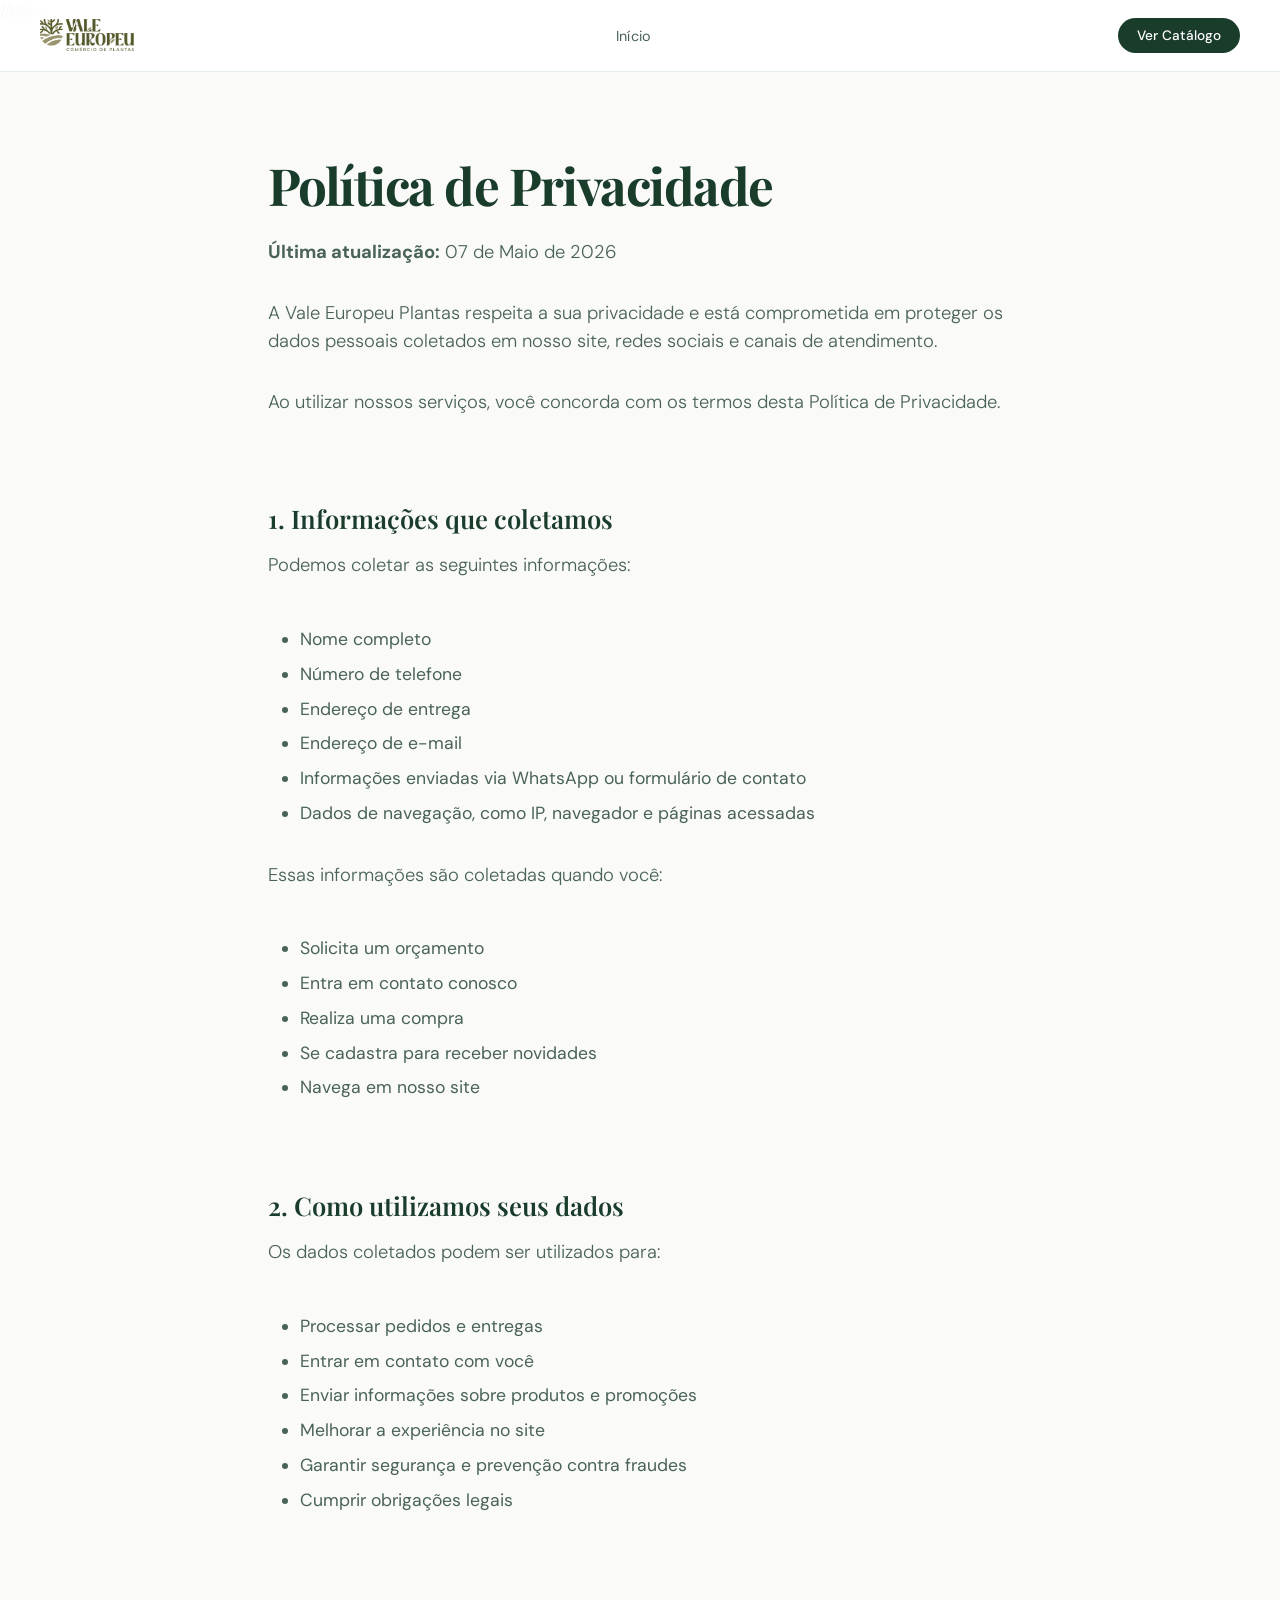
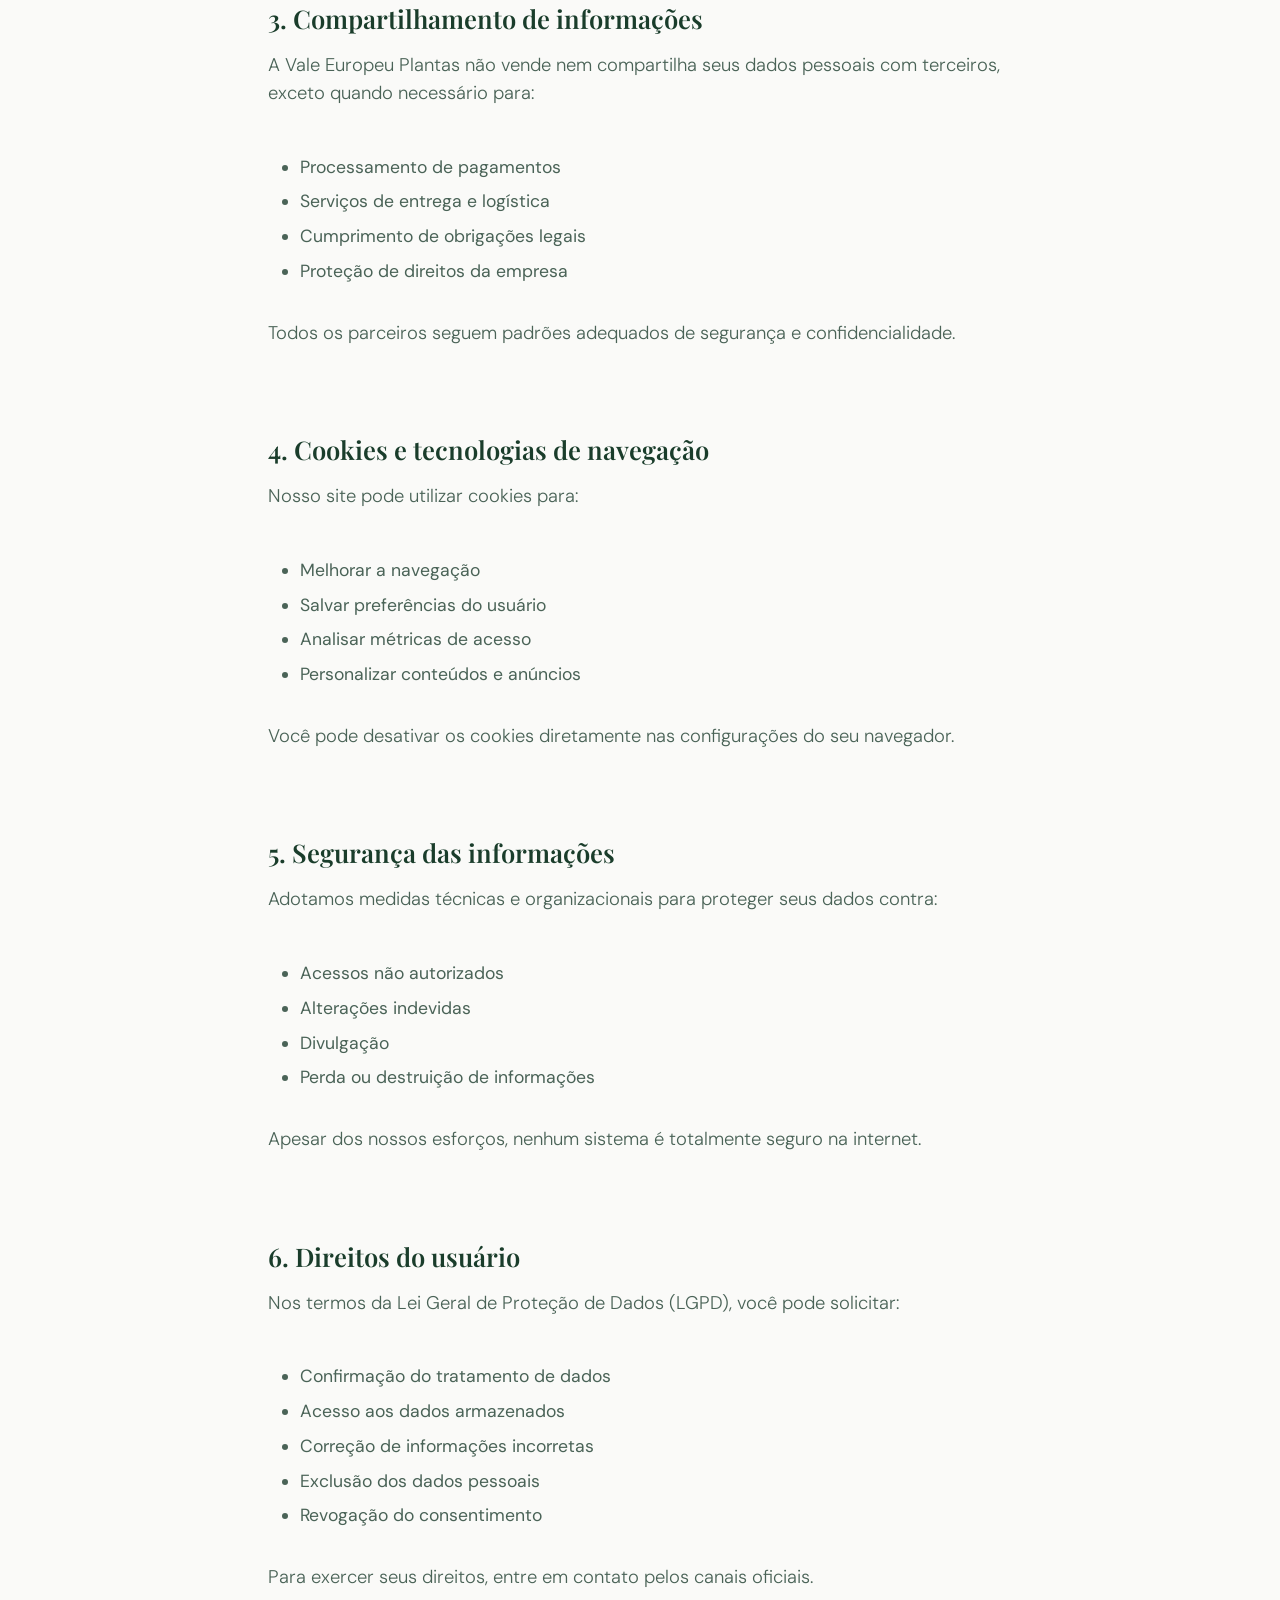
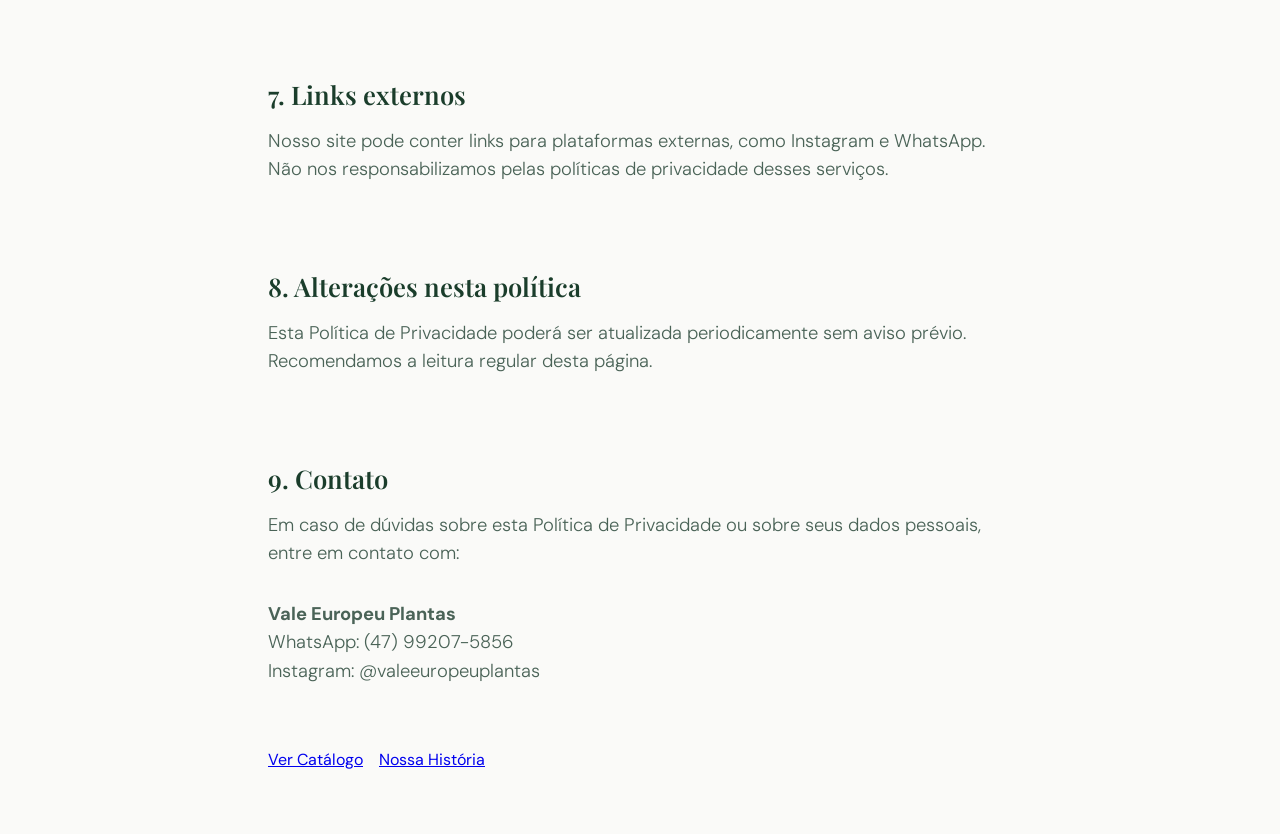
==== politica-privacidade.html @ c48f337c "Ajustes na Apresentação do site e Politicas de Privacidade" ====
<!DOCTYPE html>
<html lang="pt-BR">
<head>
<meta charset="UTF-8">
<meta name="viewport" content="width=device-width, initial-scale=1.0">
<title>Flora Verde - Plantas Ornamentais</title>
<link href="https://fonts.googleapis.com/css2?family=Playfair+Display:ital,wght@0,400;0,600;1,400&family=DM+Sans:wght@300;400;500&display=swap" rel="stylesheet">
<style>
*, *::before, *::after { margin: 0; padding: 0; box-sizing: border-box; }

:root {
  --green-dark: #1a3d2b;
  --green-mid: #2d6a4f;
  --green-light: #52b788;
  --green-pale: #b7e4c7;
  --green-mist: #f0f7f2;
  --white: #ffffff;
  --off-white: #fafaf8;
  --text-dark: #1a2e22;
  --text-mid: #4a6357;
  --text-light: #8aaa96;
  --border: rgba(45, 106, 79, 0.12);
}

html { scroll-behavior: smooth; }
body { font-family: 'DM Sans', sans-serif; background: var(--white); color: var(--text-dark); overflow-x: hidden; }

/* =====================
   NAV
===================== */
nav {
  position: fixed; top: 0; left: 0; right: 0; z-index: 100;
  display: flex;
  align-items: center;
  justify-content: space-between;
  padding: 18px 40px;
  background: rgba(255,255,255,0.95);
  backdrop-filter: blur(12px);
  border-bottom: 1px solid var(--border);
}
.logo { display: flex; align-items: center; }
.logo img { height: 32px; width: auto; display: block; }
.logo span { color: var(--green-light); font-style: italic; }

.nav-links { display: flex; gap: 40px; list-style: none; margin-left: 40px; }
.nav-links a {
  text-decoration: none; font-size: 0.9rem; font-weight: 400;
  color: var(--text-mid); letter-spacing: 0.02em; transition: color 0.2s;
}
.nav-links a:hover { color: var(--green-dark); }

.nav-cta {
  margin-left: 24px;
  background: var(--green-dark); color: var(--white);
  padding: 0.55rem 1.2rem; border-radius: 50px; font-size: 0.85rem; font-weight: 500;
  text-decoration: none; transition: background 0.2s, transform 0.15s;
  white-space: nowrap;
}
.nav-cta:hover { background: var(--green-mid); transform: translateY(-1px); }

/* =====================
   HERO
===================== */

.hero {
  min-height: auto;
  display: block;
  padding-top: 72px;
  background: var(--off-white);
  position: relative;
  overflow: hidden;
}
.hero-left {
  display: flex; flex-direction: column; justify-content: center;
  padding: 4rem 8rem;
  max-width: 1000px;
  margin: 0 auto;
}

.hero-tag {
  display: inline-flex; align-items: center; gap: 0.5rem;
  font-size: 0.78rem; font-weight: 500; letter-spacing: 0.1em; text-transform: uppercase;
  color: var(--green-light); margin-bottom: 1.5rem;
}
.hero-tag::before { content: ''; width: 24px; height: 1px; background: var(--green-light); }
.hero h1 {
  font-family: 'Playfair Display', serif;
  font-size: clamp(2.4rem, 4vw, 4rem);
  line-height: 1.12; letter-spacing: -0.03em;
  color: var(--green-dark); margin-bottom: 1.5rem;
}
.hero h1 em { font-style: italic; color: var(--green-mid); }
.hero p {
  font-size: 1.15rem; color: var(--text-mid); line-height: 1.55;
  max-width: 100%; margin-bottom: 2rem; font-weight: 300;
}
.hero h2 {
  font-family: 'Playfair Display', serif;
  font-size: 1.6rem; color: var(--green-dark);
  margin: 2rem 0 1rem 0; font-weight: 600;
}
.hero ul {
  margin: 1rem 0 1.5rem 2rem;
  font-size: 1.1rem;
}
.hero li {
  margin-bottom: 0.8rem; color: var(--text-mid);
}
.hero-actions { display: flex; gap: 1rem; align-items: center; flex-wrap: wrap; }


</style>
</head>
<body>

<nav>
  <div class="logo">
    <img src="Imagens/HORIZONTAL SECUNDARIA.png" alt="Vale Europeu">
  </div>
  <ul class="nav-links">
    <li><a href="index.html">Início</a></li>
  </ul>
  <a href="https://www.instagram.com/valeeuropeuplantas/" class="nav-cta">Ver Catálogo</a>
</nav>

//hero

<section class="hero" id="hero">
  <div class="hero-left">
<h1>Política de Privacidade</h1>
<p><strong>Última atualização:</strong> 07 de Maio de 2026</p>
<p>
A Vale Europeu Plantas respeita a sua privacidade e está comprometida em proteger
os dados pessoais coletados em nosso site, redes sociais e canais de atendimento.
</p>
<p>
Ao utilizar nossos serviços, você concorda com os termos desta Política de Privacidade.
</p>
<br>
<h2>1. Informações que coletamos</h2>
<p>Podemos coletar as seguintes informações:</p>
<ul>
  <li>Nome completo</li>
  <li>Número de telefone</li>
  <li>Endereço de entrega</li>
  <li>Endereço de e-mail</li>
  <li>Informações enviadas via WhatsApp ou formulário de contato</li>
  <li>Dados de navegação, como IP, navegador e páginas acessadas</li>
</ul>
<p>Essas informações são coletadas quando você:</p>
<ul>
  <li>Solicita um orçamento</li>
  <li>Entra em contato conosco</li>
  <li>Realiza uma compra</li>
  <li>Se cadastra para receber novidades</li>
  <li>Navega em nosso site</li>
</ul>
<br>
<h2>2. Como utilizamos seus dados</h2>
<p>Os dados coletados podem ser utilizados para:</p>
<ul>
  <li>Processar pedidos e entregas</li>
  <li>Entrar em contato com você</li>
  <li>Enviar informações sobre produtos e promoções</li>
  <li>Melhorar a experiência no site</li>
  <li>Garantir segurança e prevenção contra fraudes</li>
  <li>Cumprir obrigações legais</li>
</ul>
<br>
<h2>3. Compartilhamento de informações</h2>
<p>
A Vale Europeu Plantas não vende nem compartilha seus dados pessoais com terceiros,
exceto quando necessário para:
</p>
<ul>
  <li>Processamento de pagamentos</li>
  <li>Serviços de entrega e logística</li>
  <li>Cumprimento de obrigações legais</li>
  <li>Proteção de direitos da empresa</li>
</ul>
<p>
Todos os parceiros seguem padrões adequados de segurança e confidencialidade.
</p>
<br>
<h2>4. Cookies e tecnologias de navegação</h2>
<p>Nosso site pode utilizar cookies para:</p>
<ul>
  <li>Melhorar a navegação</li>
  <li>Salvar preferências do usuário</li>
  <li>Analisar métricas de acesso</li>
  <li>Personalizar conteúdos e anúncios</li>
</ul>
<p>
Você pode desativar os cookies diretamente nas configurações do seu navegador.
</p>
<br>
<h2>5. Segurança das informações</h2>
<p>
Adotamos medidas técnicas e organizacionais para proteger seus dados contra:
</p>
<ul>
  <li>Acessos não autorizados</li>
  <li>Alterações indevidas</li>
  <li>Divulgação</li>
  <li>Perda ou destruição de informações</li>
</ul>
<p>
Apesar dos nossos esforços, nenhum sistema é totalmente seguro na internet.
</p>
<br>
<h2>6. Direitos do usuário</h2>
<p>
Nos termos da Lei Geral de Proteção de Dados (LGPD), você pode solicitar:
</p>
<ul>
  <li>Confirmação do tratamento de dados</li>
  <li>Acesso aos dados armazenados</li>
  <li>Correção de informações incorretas</li>
  <li>Exclusão dos dados pessoais</li>
  <li>Revogação do consentimento</li>
</ul>
<p>
Para exercer seus direitos, entre em contato pelos canais oficiais.
</p>
<br>
<h2>7. Links externos</h2>
<p>
Nosso site pode conter links para plataformas externas, como Instagram e WhatsApp.
Não nos responsabilizamos pelas políticas de privacidade desses serviços.
</p>
<br>
<h2>8. Alterações nesta política</h2>
<p>
Esta Política de Privacidade poderá ser atualizada periodicamente sem aviso prévio.
Recomendamos a leitura regular desta página.
</p>
<br>
<h2>9. Contato</h2>
<p>
Em caso de dúvidas sobre esta Política de Privacidade ou sobre seus dados pessoais,
entre em contato com:
</p>
<p>
<strong>Vale Europeu Plantas</strong><br>
WhatsApp: (47) 99207-5856<br>
Instagram: @valeeuropeuplantas
</p></p>
    <div class="hero-actions">
      <a href="#catalogue" class="btn-primary">Ver Catálogo</a>
      <a href="#about" class="btn-secondary">Nossa História</a>
    </div>
  </div>
  <div class="hero-right">
  </div>
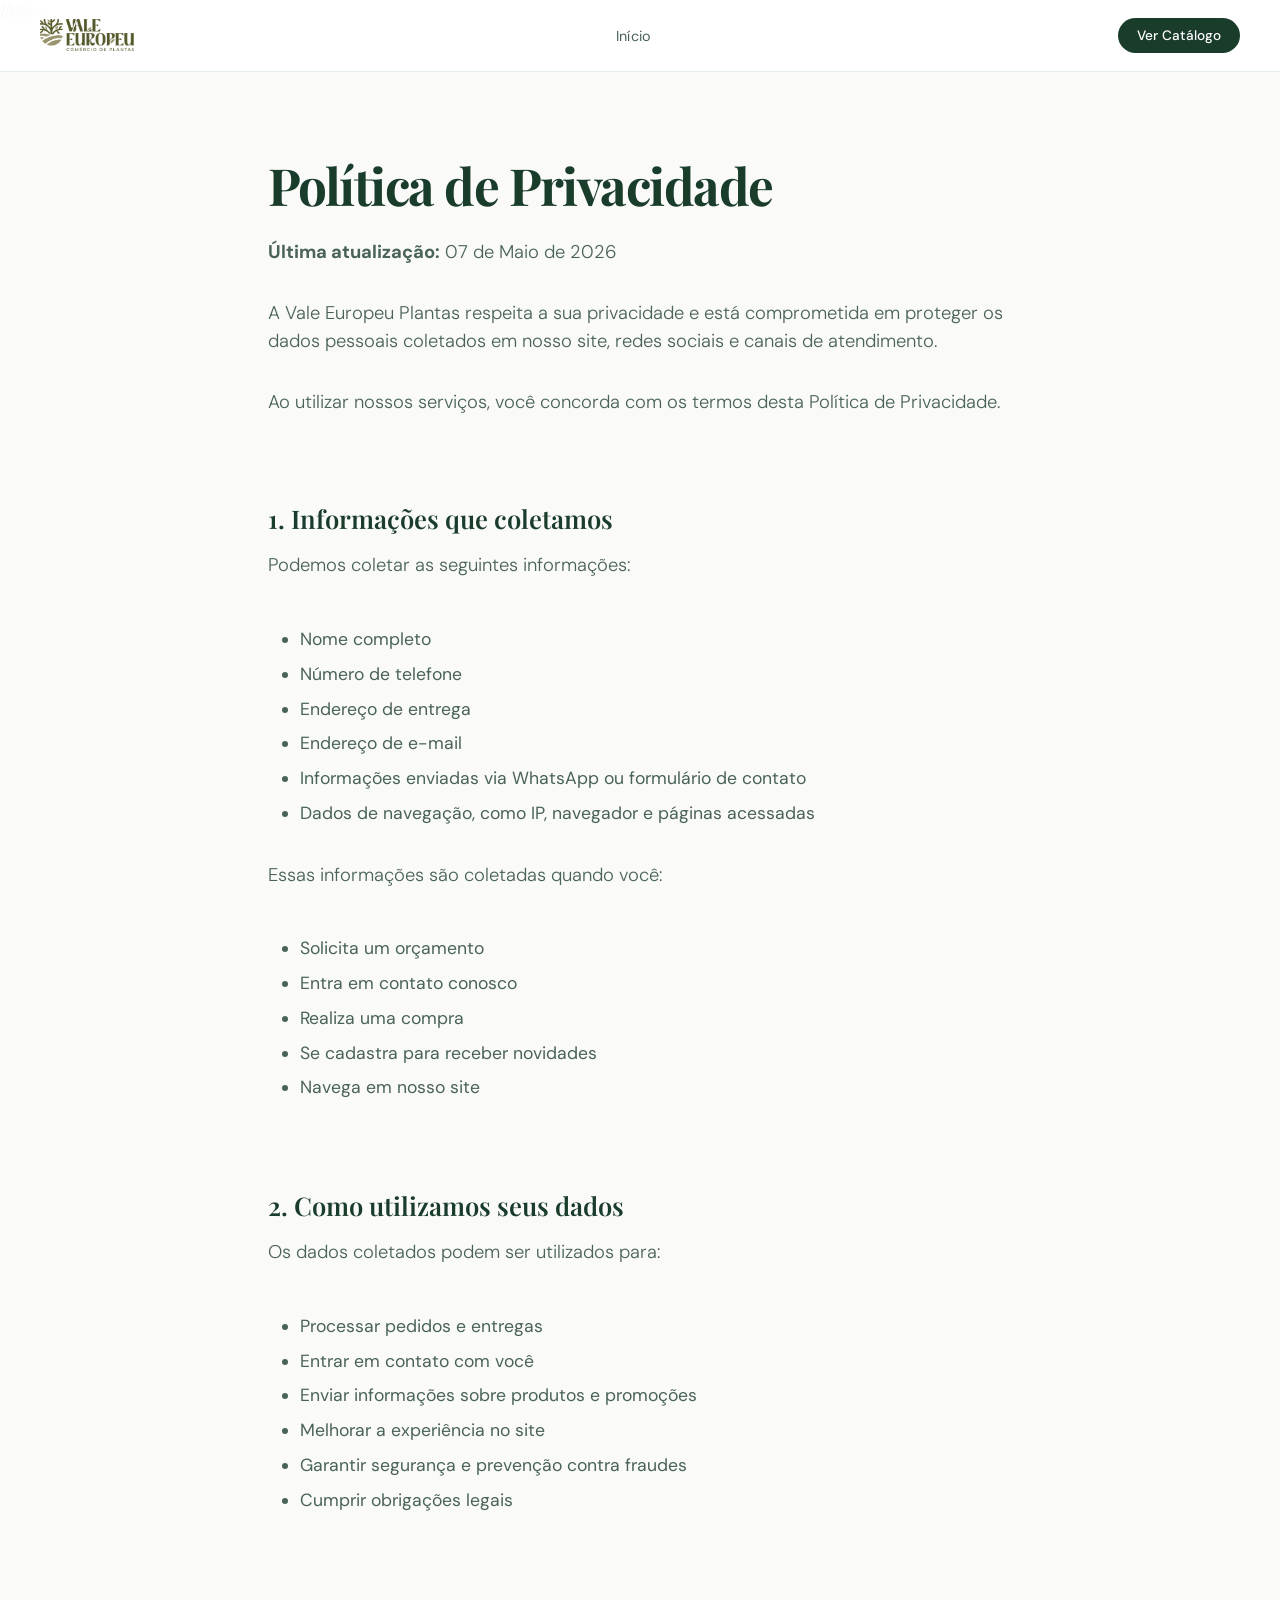
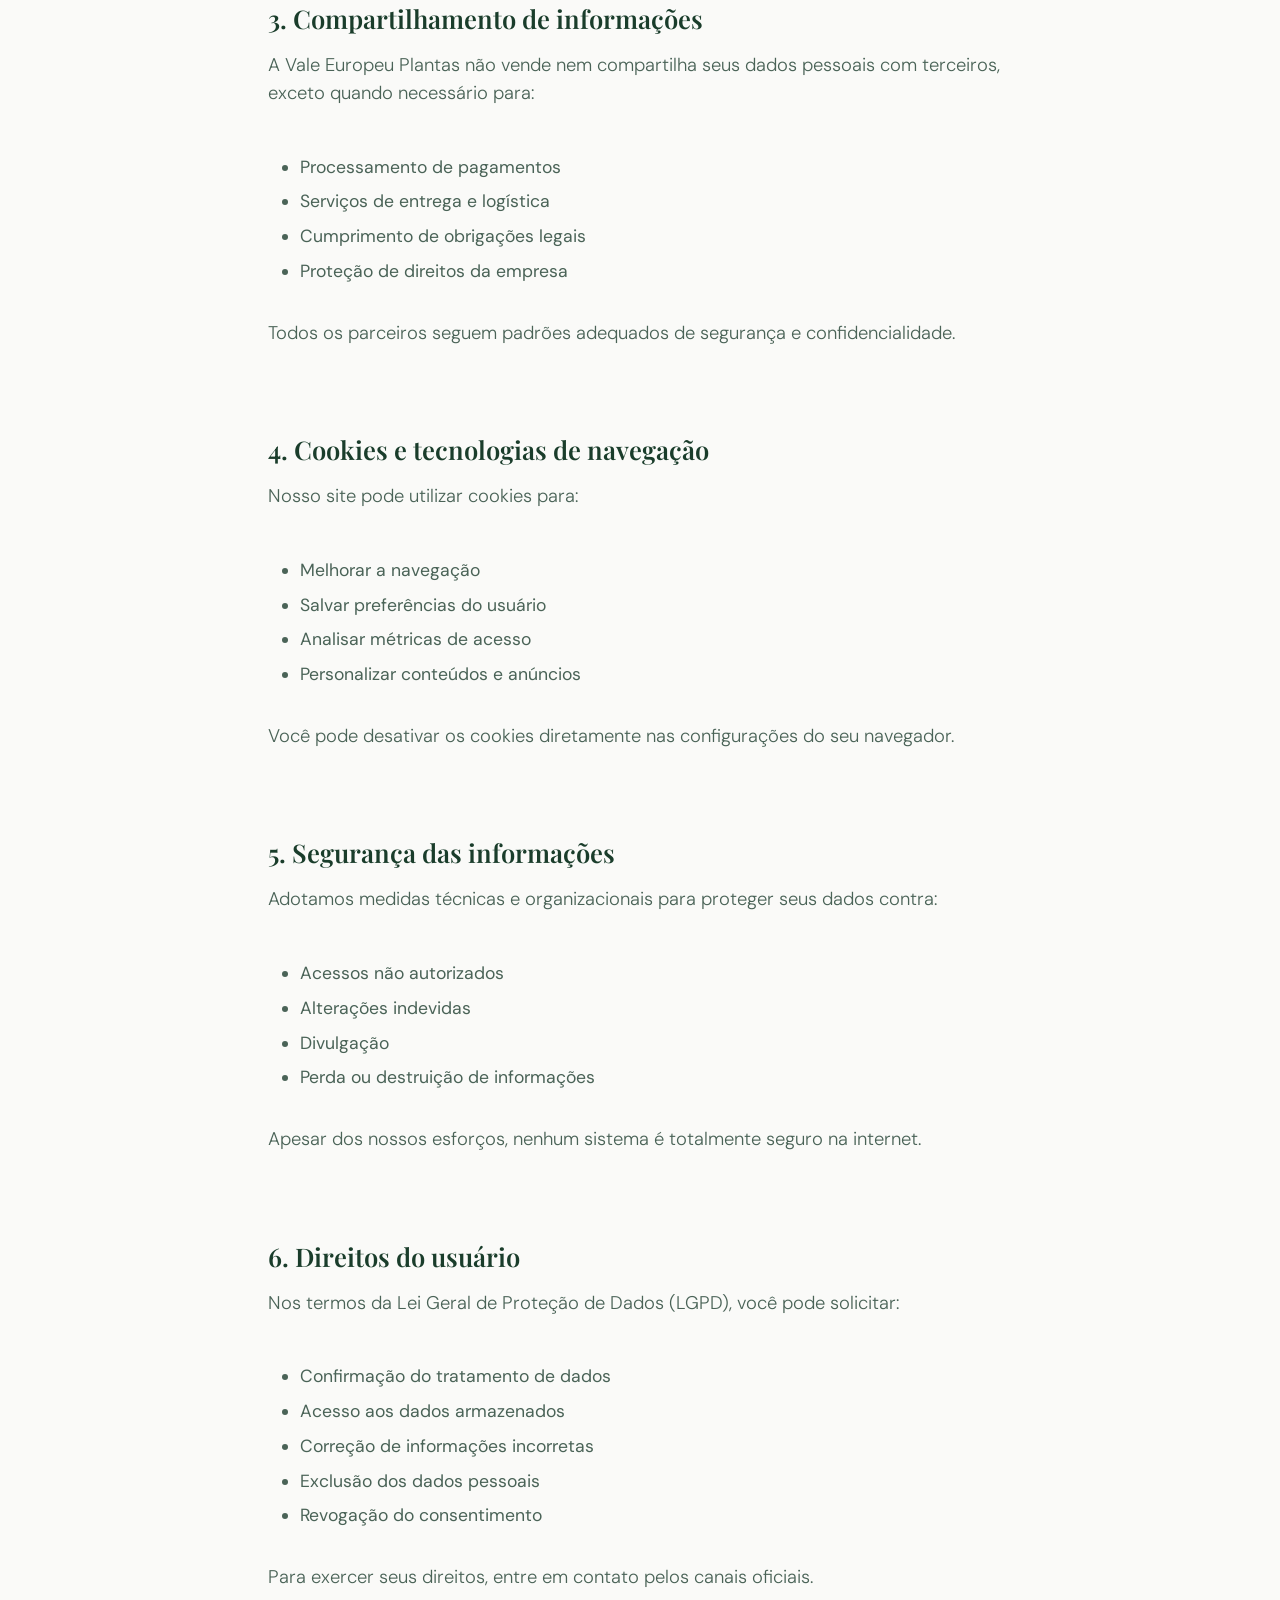
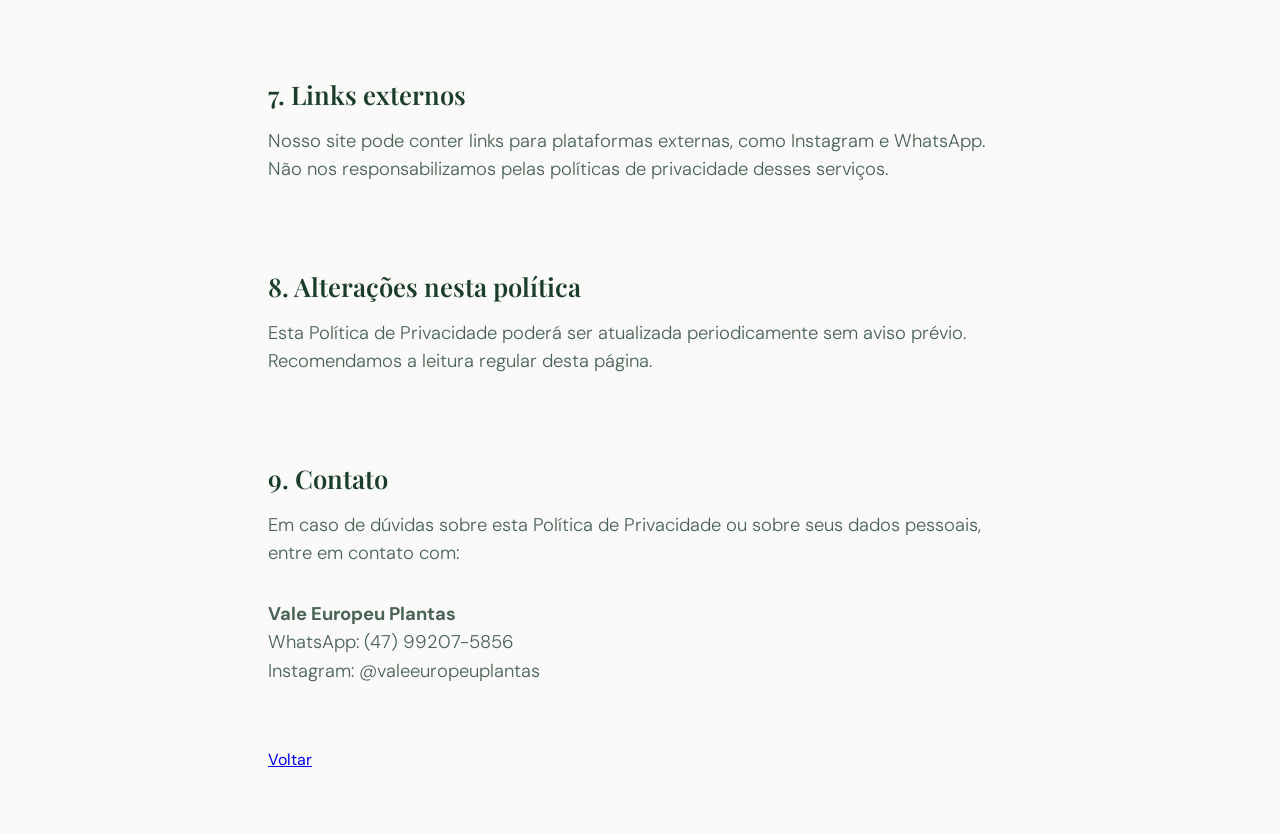
==== commit dbfbbb02: "FIX: Logo descentralizada e adição de novas imagens e correção do CSS" ====
--- a/politica-privacidade.html
+++ b/politica-privacidade.html
@@ -246,8 +246,7 @@
 Instagram: @valeeuropeuplantas
 </p></p>
     <div class="hero-actions">
-      <a href="#catalogue" class="btn-primary">Ver Catálogo</a>
-      <a href="#about" class="btn-secondary">Nossa História</a>
+      <a href="index.html" class="btn-primary">Voltar</a>
     </div>
   </div>
   <div class="hero-right">
